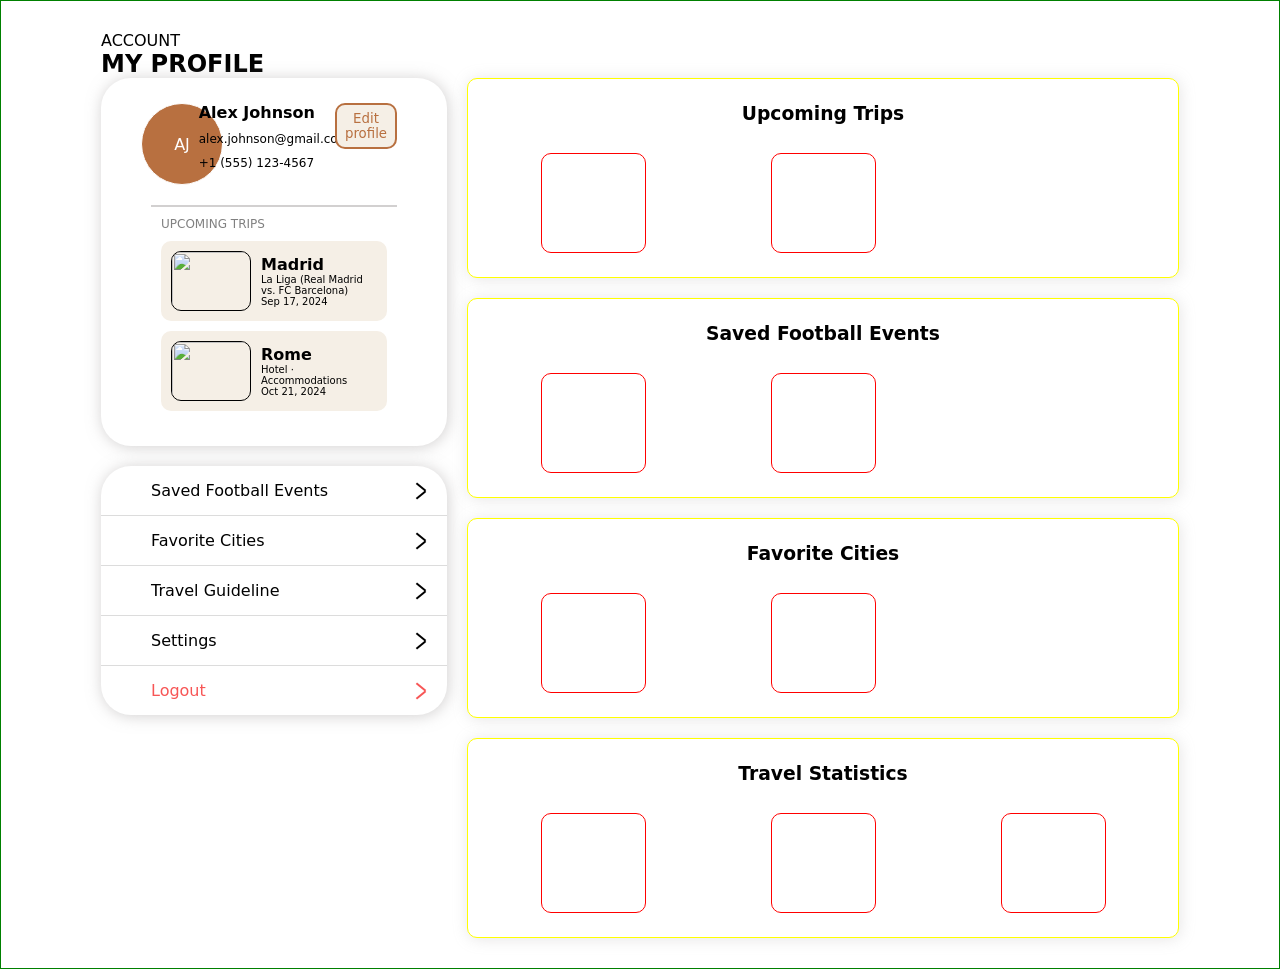
==== pages/profile.html @ 152f4ba6 "feature/profile avelacrel em profili faylery" ====
<!doctype html>
<html lang="en">
  <head>
    <meta charset="UTF-8" />
    <meta name="viewport" content="width=device-width, initial-scale=1.0" />
    <link rel="stylesheet" href="../css/base/main.css">
    <title>Document</title>
  </head>
  <body>
    <!-- <header></header> -->
    <main>
      <section class="account">
        <span>ACCOUNT</span>
        <h2>MY PROFILE</h2>
        <div class="account__content">
          <aside class="account__content-aside">
            <div class="account__content-aside-contact">
            <div class="account__content-aside-contact-data">
              <div class="account__content-aside-contact-data-img">AJ</div>
              <div class="account__content-aside-contact-data-info">
                <h4>Alex Johnson</h4>
                <p>alex.johnson@gmail.com</p>
                <p>+1 (555) 123-4567</p>
              </div>
              <button>Edit profile</button>
              </div>
              <div class="account__content-aside-contact-trips">
                <span>UPCOMING TRIPS</span>
                <div class="account__content-aside-contact-trips-trip">
                  <img src="" alt="" />
                  <div class="account__content-aside-contact-trips-trip-info">
                    <h4>Madrid</h4>
                    <span>La Liga (Real Madrid vs. FC Barcelona)</span>
                    <span>Sep 17, 2024</span>
                  </div>
                </div>
                <div class="account__content-aside-contact-trips-trip">
                  <img src="" alt="" />
                  <div class="account__content-aside-contact-trips-trip-info">
                    <h4>Rome</h4>
                    <span>Hotel · Accommodations</span>
                    <span>Oct 21, 2024</span>
                  </div>
                </div>
              </div>
            </div>
            <div class="account__content-aside-navbar">
              <ul>
                <li>
                  <div class="navbar-icon"></div>
                  Saved Football Events
                </li>
                <li>
                  <div class="navbar-icon"></div>
                  Favorite Cities
                </li>
                <li>
                  <div class="navbar-icon"></div>
                  Travel Guideline
                </li>
                <li>
                  <div class="navbar-icon"></div>
                  Settings
                </li>
                <li>
                  <div class="navbar-icon"></div>Logout
                </li>
              </ul>
            </div>
          </aside>
          <div class="account__content-story">
             <div class="account__content-story-card">
              <h3>Upcoming Trips</h3>
               <div class="account__content-story-card-item"></div>
               <div class="account__content-story-card-item"></div>
            </div>
             <div class="account__content-story-card">
                <h3>Saved Football Events</h3>
                <div class="account__content-story-card-item"></div>
                <div class="account__content-story-card-item"></div>
             </div>
             <div class="account__content-story-card">
                <h3>Favorite Cities</h3>
                <div class="account__content-story-card-item"></div>
                <div class="account__content-story-card-item"></div>
             </div>
             <!-- <div class="account__content-story-card"></div> -->
             <div class="account__content-story-card">
                <h3>Travel Statistics</h3>
                <div class="account__content-story-card-item"></div>
                <div class="account__content-story-card-item"></div>
                <div class="account__content-story-card-item"></div>
             </div>
             <!-- <div class="account__content-story-card"></div> -->
          </div>
      </section>
    </main>
  </body>
</html>
---- css/base/main.css ----
@import url(./profile.css);

*{
    margin: 0;
    padding: 0;
    box-sizing: border-box;
    font-family: system-ui, -apple-system, BlinkMacSystemFont, 'Segoe UI', Roboto, Oxygen, Ubuntu, Cantarell, 'Open Sans', 'Helvetica Neue', sans-serif;
}
~
body{
    background-color: #F5EFE6;
}

li{
    list-style: none;
}

a{
    text-decoration: none;
}
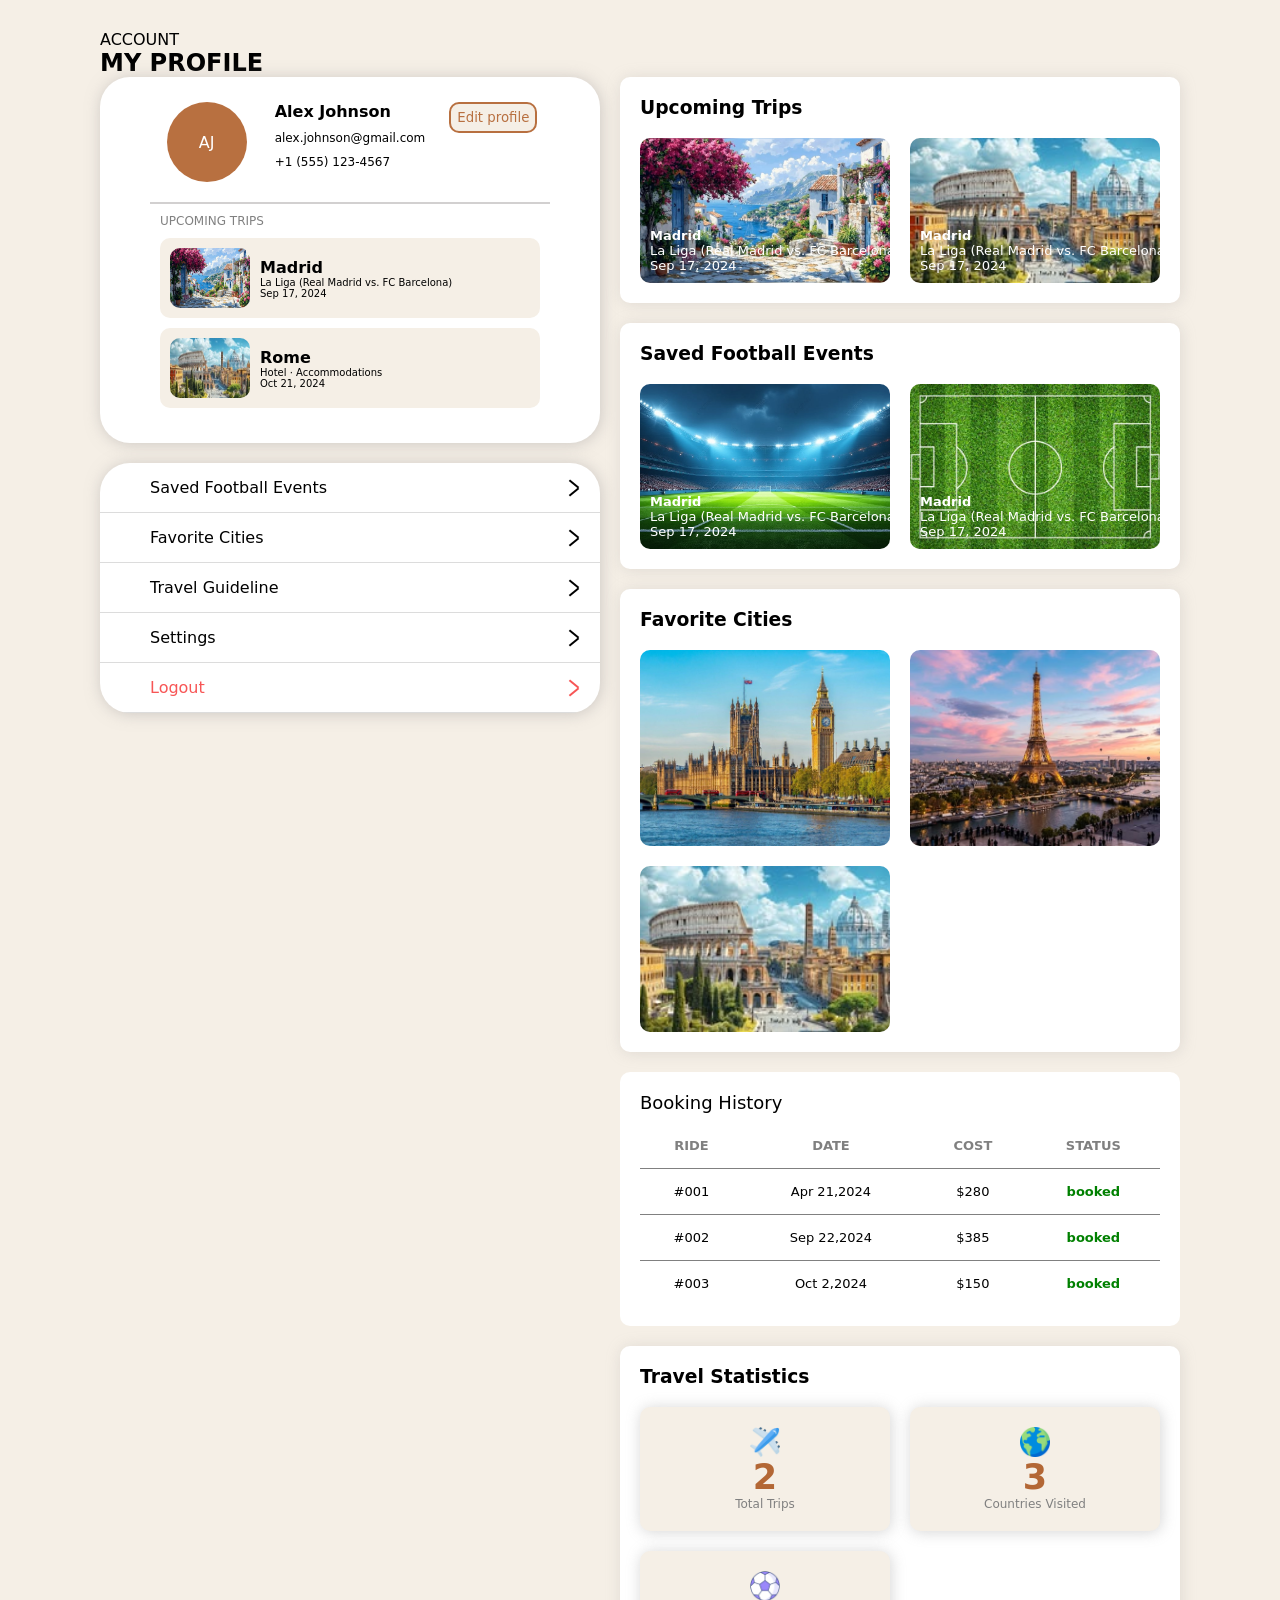
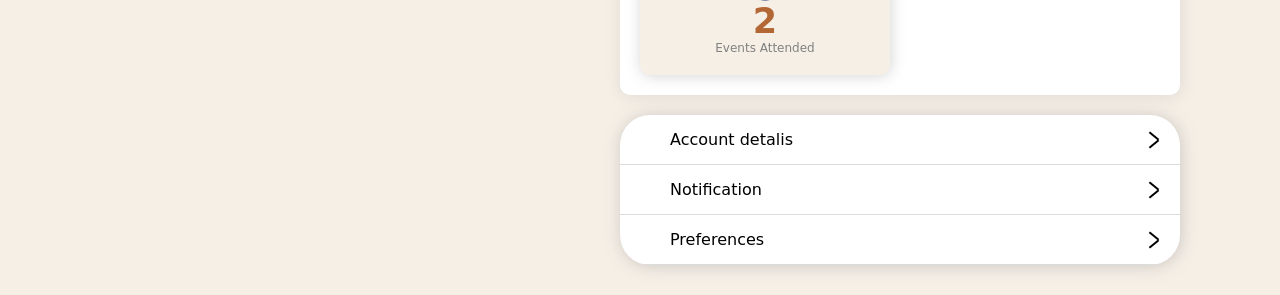
==== commit cde36197: "add detalis" ====
--- a/pages/profile.html
+++ b/pages/profile.html
@@ -26,22 +26,24 @@
               </div>
               <div class="account__content-aside-contact-trips">
                 <span>UPCOMING TRIPS</span>
-                <div class="account__content-aside-contact-trips-trip">
-                  <img src="" alt="" />
-                  <div class="account__content-aside-contact-trips-trip-info">
-                    <h4>Madrid</h4>
-                    <span>La Liga (Real Madrid vs. FC Barcelona)</span>
-                    <span>Sep 17, 2024</span>
-                  </div>
-                </div>
-                <div class="account__content-aside-contact-trips-trip">
-                  <img src="" alt="" />
-                  <div class="account__content-aside-contact-trips-trip-info">
-                    <h4>Rome</h4>
-                    <span>Hotel · Accommodations</span>
-                    <span>Oct 21, 2024</span>
-                  </div>
-                </div>
+                 <div class="account__content-aside-contact-trips-box">
+                   <div class="account__content-aside-contact-trips-box-trip">
+                     <img src="../assets/images/madrid.jpg" alt="" />
+                     <div class="account__content-aside-contact-trips-box-trip-info">
+                       <h4>Madrid</h4>
+                       <span>La Liga (Real Madrid vs. FC Barcelona)</span>
+                       <span>Sep 17, 2024</span>
+                     </div>
+                   </div>
+                   <div class="account__content-aside-contact-trips-box-trip">
+                     <img src="../assets/images/rome.jpg" alt="" />
+                     <div class="account__content-aside-contact-trips-box-trip-info">
+                       <h4>Rome</h4>
+                       <span>Hotel · Accommodations</span>
+                       <span>Oct 21, 2024</span>
+                     </div>
+                   </div>
+                 </div>
               </div>
             </div>
             <div class="account__content-aside-navbar">
@@ -62,7 +64,7 @@
                   <div class="navbar-icon"></div>
                   Settings
                 </li>
-                <li>
+                <li class="red-line">
                   <div class="navbar-icon"></div>Logout
                 </li>
               </ul>
@@ -71,27 +73,140 @@
           <div class="account__content-story">
              <div class="account__content-story-card">
               <h3>Upcoming Trips</h3>
-               <div class="account__content-story-card-item"></div>
-               <div class="account__content-story-card-item"></div>
+               <div class="account__content-story-card-items">
+                 <div class="account__content-story-card-items-item">
+                  <img src="../assets/images/madrid.jpg" alt="">
+                   <div class="account__content-story-card-items-item-text">
+                    <h4>Madrid</h4>
+                    <span>La Liga (Real Madrid vs. FC Barcelona)
+                  </span>
+                  <span class="date">Sep 17, 2024</span>
+                   </div>
+                 </div>
+                 <div class="account__content-story-card-items-item">
+                  <img src="../assets/images/rome.jpg" alt="">
+                   <div class="account__content-story-card-items-item-text">
+                    <h4>Madrid</h4>
+                    <span>La Liga (Real Madrid vs. FC Barcelona)
+                  </span>
+                  <span class="date">Sep 17, 2024</span>
+                   </div>
+                 </div>
+               </div>
             </div>
              <div class="account__content-story-card">
                 <h3>Saved Football Events</h3>
-                <div class="account__content-story-card-item"></div>
-                <div class="account__content-story-card-item"></div>
+                <div class="account__content-story-card-items">
+                 <div  class="account__content-story-card-items-item">
+                  <img src="../assets/images/football-area2.jpg" alt="">
+                   <div class="account__content-story-card-items-item-text">
+                    <h4>Madrid</h4>
+                    <span>La Liga (Real Madrid vs. FC Barcelona)
+                  </span>
+                  <span class="date">Sep 17, 2024</span>
+                   </div>
+                 </div>
+                 <div class="account__content-story-card-items-item">
+                  <img src="../assets/images/football-area.jpg" alt="">
+                   <div class="account__content-story-card-items-item-text">
+                    <h4>Madrid</h4>
+                    <span>La Liga (Real Madrid vs. FC Barcelona)
+                  </span>
+                  <span class="date">Sep 17, 2024</span>
+                   </div>
+                 </div>
+               </div>
              </div>
              <div class="account__content-story-card">
                 <h3>Favorite Cities</h3>
-                <div class="account__content-story-card-item"></div>
-                <div class="account__content-story-card-item"></div>
+                <div class="account__content-story-card-items">
+                 <div class="account__content-story-card-items-item">
+                  <img src="../assets/images/london.jpg" alt="">
+                  <h3>London</h3>
+                 </div>
+                 <div class="account__content-story-card-items-item">
+                  <img src="../assets/images/paris.jpg" alt="">
+                    <h3>Paris</h3>
+                 </div>
+                 <div class="account__content-story-card-items-item">
+                  <img src="../assets/images/rome.jpg" alt="">
+                   <h3>Rome</h3>
+                 </div>
+               </div>
              </div>
-             <!-- <div class="account__content-story-card"></div> -->
-             <div class="account__content-story-card">
-                <h3>Travel Statistics</h3>
-                <div class="account__content-story-card-item"></div>
-                <div class="account__content-story-card-item"></div>
-                <div class="account__content-story-card-item"></div>
-             </div>
-             <!-- <div class="account__content-story-card"></div> -->
+             <div class="account__content-story-table">
+               <table >
+                 <caption>Booking History</caption>
+                 <tr>
+                   <th>RIDE</th>
+                   <th>DATE</th>
+                   <th>COST</th>
+                   <th>STATUS</th>
+                </tr>
+                <tr>
+                  <td>#001</td>
+                  <td>Apr 21,2024</td>
+                  <td>$280</td>
+                  <td class="booked">booked</td>
+                </tr>
+                <tr>
+                  <td>#002</td>
+                  <td>Sep 22,2024</td>
+                  <td>$385</td>
+                  <td class="booked">booked</td>
+                </tr>
+                <tr class="last">
+                  <td>#003</td>
+                  <td>Oct 2,2024</td>
+                  <td>$150</td>
+                  <td class="booked">booked</td>
+                </tr>
+                
+              </table>
+            </div>
+            <div class="account__content-story-card">
+               <h3>Travel Statistics</h3>
+                <div class="account__content-story-card-items">
+                <div class="account__content-story-card-items-item statistic">
+                <div class="account__content-story-card-items-item-img">
+                  <img src="../assets/images/plane.png" alt="">
+                </div>
+                <h2>2</h2>
+                <span>Total Trips</span>
+                </div>
+                <div class="account__content-story-card-items-item statistic">
+                <div class="account__content-story-card-items-item-img">
+                  <img src="../assets/images/earth.png" alt="">
+                </div>
+                <h2>3</h2>
+                <span>Countries Visited</span>
+                </div>
+                <div class="account__content-story-card-items-item statistic">
+                <div class="account__content-story-card-items-item-img">
+                  <img src="../assets/images/football.png" alt="">
+                </div>
+                <h2>2</h2>
+                <span>Events Attended</span>
+                </div>
+              </div>
+            </div>
+          <div class="account__content-aside-navbar ">
+              <ul>
+                <li>
+                  <div class="navbar-icon"></div>
+                  Account detalis
+                </li>
+                <li>
+                  <div class="navbar-icon"></div>
+                  Notification
+                </li>
+                <li>
+                  <div class="navbar-icon"></div>
+                  Preferences
+                </li>
+                
+              </ul>
+            </div>        
           </div>
       </section>
     </main>
--- a/css/base/main.css
+++ b/css/base/main.css
@@ -6,7 +6,7 @@
     box-sizing: border-box;
     font-family: system-ui, -apple-system, BlinkMacSystemFont, 'Segoe UI', Roboto, Oxygen, Ubuntu, Cantarell, 'Open Sans', 'Helvetica Neue', sans-serif;
 }
-~
+
 body{
     background-color: #F5EFE6;
 }
